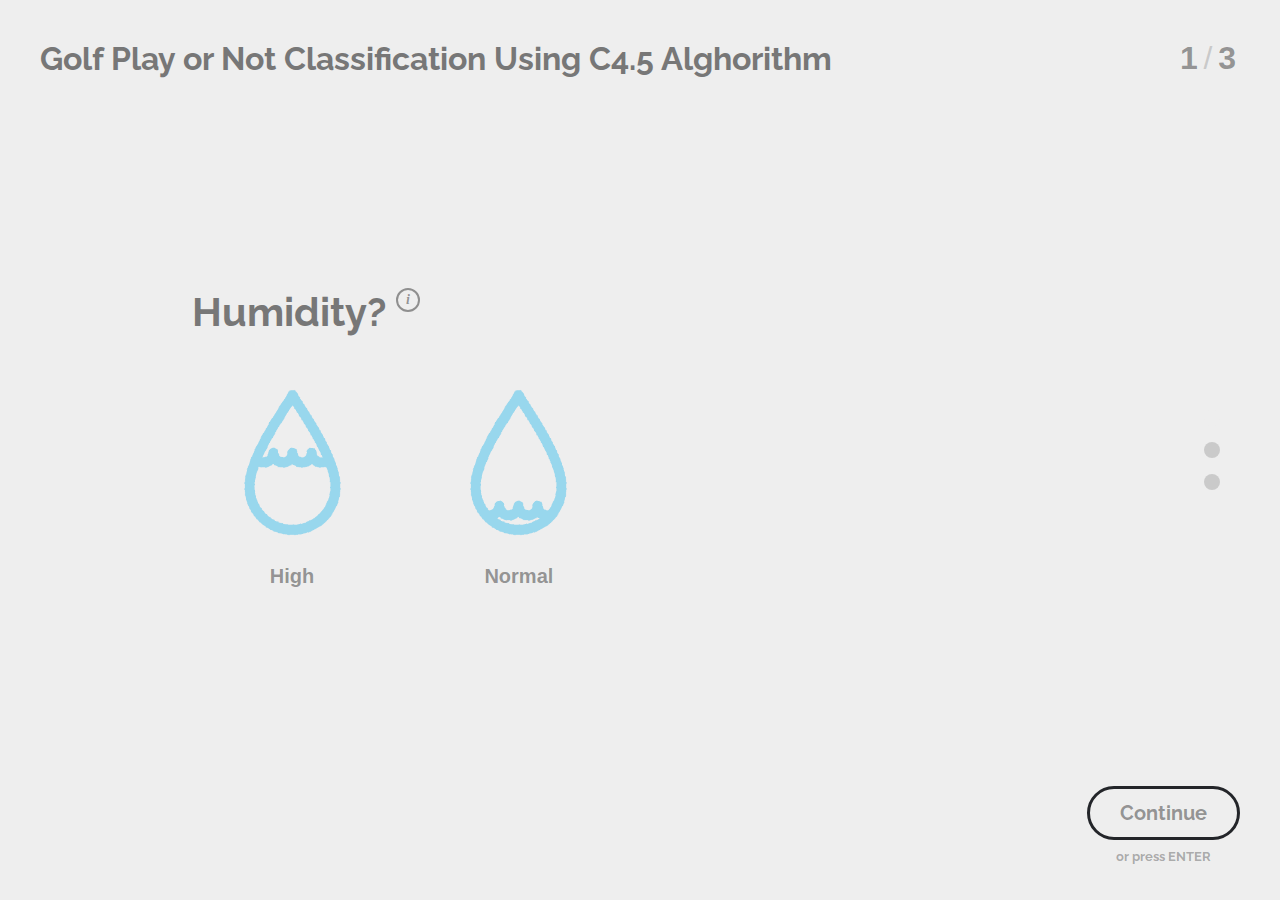
==== index.html @ dbc705cf "Add files via upload" ====
<!DOCTYPE html>
<html lang="en" class="no-js">
	<head>
		<meta charset="UTF-8" />
		<meta http-equiv="X-UA-Compatible" content="IE=edge">
		<meta name="viewport" content="width=device-width, initial-scale=1">
		<title>Fullscreen Form Interface</title>
		<meta name="description" content="Fullscreen Form Interface: A distraction-free form concept with fancy animations" />
		<meta name="keywords" content="fullscreen form, css animations, distraction-free, web design" />
		<meta name="author" content="Codrops" />
		<link rel="shortcut icon" href="../favicon.ico">
		<link rel="stylesheet" type="text/css" href="css/jPopup.min.css">
		<link rel="stylesheet" type="text/css" href="css/normalize.css" />
		<link rel="stylesheet" type="text/css" href="css/demo.css" />
		<link rel="stylesheet" type="text/css" href="css/component.css" />
		<link rel="stylesheet" type="text/css" href="css/cs-select.css" />
		<link rel="stylesheet" type="text/css" href="css/cs-skin-boxes.css" />

		<style>/*** DEMO style ***/


    .demoContent {

        width: 50rem; margin: 20px auto; padding: 35px; box-sizing: border-box;
        background: #fff; border-radius: 4px; border: 1px solid #e6e6e6; box-shadow: 0 0 15px #ececec;

    }


    .openPopupButton {

        width: 100%; display: block; margin: 0; padding: 20px 30px; outline: 0; box-sizing: border-box; cursor: pointer;
        background: #6584c1; font-family: 'Comfortaa', cursive, serif; font-size: 16px; color: #fff; text-align: center; text-transform: uppercase;
        border-radius: 4px; font-weight: bold; border: 0;

    }

    .btnWrap {

        margin: 50px 15% 0 15%; padding-top: 20px; border-top: 1px solid #e2e2e2;
        text-align: center;

    }

    .jPopup .content {

        text-align: center;

    }

    .jPopup .content strong {

        font-size: 50px;

    }

    .jPopup .content p {

        font-size: 22px; line-height: 1.5;

    }

    .jPopup .content a {

        color: #de6e40;

    }

    .jPopup .content em {

        font-style: normal; color: #558eff;

    }

    @media screen and (max-width: 640px) {

        .header {

            margin: 50px auto 30px auto;

        }

        h1 {

            font-size: 65px;

        }

        h2 {

            font-size: 16px;

        }

        .demoContent {

            width: auto; margin: 20px;

        }

        .btnWrap {

            margin: 50px 20px 0 20px;

        }

        .jPopup .content p {

            font-size: 16px;

        }

    }</style>

		<script src="js/modernizr.custom.js"></script>
	</head>
	<body>
		<div class="container">

			<div class="fs-form-wrap" id="fs-form-wrap">
				<div class="fs-title">
					<h1>Golf Play or Not Classification Using C4.5 Alghorithm</h1>
				</div>
				<form id="myform" class="fs-form fs-form-full" autocomplete="off">
					<ol class="fs-fields">

						<li data-input-trigger>
							<label class="fs-field-label fs-anim-upper" for="q1" data-info="Chose Humidity">Humidity?</label>
							<div class="fs-radio-group fs-radio-custom clearfix fs-anim-lower">
								<span><input id="q1b" name="q1" type="radio" value="high"/><label for="q1b" class="radio-high">High</label></span>

								<span><input id="q1a" name="q1" type="radio" value="normal"/><label for="q1a" class="radio-normal">Normal</label></span>
							</div>
						</li>

						<li data-input-trigger>
							<label class="fs-field-label fs-anim-upper" for="q2" data-info="Chose Humidity">Outlook?</label>
							<div class="fs-radio-group fs-radio-custom clearfix fs-anim-lower">
								<span><input id="q2b" name="q2" type="radio" value="cloudy"/><label for="q2b" class="radio-cloudy">Cloudy</label></span>
								<span><input id="q2c" name="q2" type="radio" value="rainy"/><label for="q2c" class="radio-rainy">Rainy</label></span>
								<span><input id="q2a" name="q2" type="radio" value="sunny"/><label for="q2a" class="radio-sunny">Sunny</label></span>
							</div>
						</li>

						<li data-input-trigger>
							<label class="fs-field-label fs-anim-upper" for="q3" data-info="Chose Humidity">Windy?</label>
							<div class="fs-radio-group fs-radio-custom clearfix fs-anim-lower">
								<span><input id="q3b" name="q3" type="radio" value="windy"/><label for="q3b" class="radio-yes">Yes</label></span>

								<span><input id="q3a" name="q3" type="radio" value="no-windy"/><label for="q3a" class="radio-no">No</label></span>
							</div>
						</li>

					</ol><!-- /fs-fields -->
					<button class="fs-submit openPopup" onclick="myFunction()" type="button">Send answers</button>


				</form><!-- /fs-form -->
			</div><!-- /fs-form-wrap -->


		</div><!-- /container -->
		<script src="https://code.jquery.com/jquery-1.12.4.min.js"></script>
		<script src="js/classie.js"></script>
		<script src="js/selectFx.js"></script>
		<script src="js/fullscreenForm.js"></script>
		<script src="js/jPopup.min.js" charset="utf-8"></script>
		<script>
			(function() {
				var formWrap = document.getElementById( 'fs-form-wrap' );

				[].slice.call( document.querySelectorAll( 'select.cs-select' ) ).forEach( function(el) {
					new SelectFx( el, {
						stickyPlaceholder: false,
						onChange: function(val){
							document.querySelector('span.cs-placeholder').style.backgroundColor = val;
						}
					});
				} );

				new FForm( formWrap, {
					onReview : function() {
						classie.add( document.body, 'overview' ); // for demo purposes only
					}
				} );
			})();


			document.querySelector('.openPopup').addEventListener('click', function() {

				var humidity = $("input[name='q1']:checked").val();
				var outlook = $("input[name='q2']:checked").val();
				var windy = $("input[name='q3']:checked").val();

				var result;

				if (humidity == "normal") {
					result = '<img src="img/golf.gif" width="300" alt="" />';
				} else if (humidity == 'high') {
					if (outlook == "cloudy") {
						result = '<img src="img/golf.gif" width="300" alt="" />';
					} else if (outlook == "sunny") {
						result = '<img src="img/no-golf.png" width="300" alt="" />';
					} else if (outlook == "rainy") {
						if (windy == "windy") {
							result = '<img src="img/no-golf.png" width="300" alt="" />';
						} else if (windy = "no-windy") {
							result = '<img src="img/golf.gif" width="300" alt="" />';
						}
					}
				}

				var jPopupDemo = new jPopup({

						content: result,
						hashtagValue: '#result'

				});

			    });

		</script>
	</body>
</html>
---- css/jPopup.min.css ----
@-webkit-keyframes slideIn{0%{opacity:0;-webkit-transform:scale(.85);transform:scale(.85)}70%{opacity:1;-webkit-transform:scale(1.03);transform:scale(1.03)}100%{-webkit-transform:scale(1);transform:scale(1)}}@keyframes slideIn{0%{opacity:0;-webkit-transform:scale(.85);transform:scale(.85)}70%{opacity:1;-webkit-transform:scale(1.03);transform:scale(1.03)}100%{-webkit-transform:scale(1);transform:scale(1)}}@-webkit-keyframes slideOut{from{opacity:1}to{opacity:0}}@keyframes slideOut{from{opacity:1}to{opacity:0}}@-webkit-keyframes rotate{from{-webkit-transform:rotate(0);transform:rotate(0)}to{-webkit-transform:rotate(180deg);transform:rotate(180deg)}}@keyframes rotate{from{-webkit-transform:rotate(0);transform:rotate(0)}to{-webkit-transform:rotate(180deg);transform:rotate(180deg)}}.jPopup{position:absolute;top:0;right:0;bottom:0;left:0;z-index:9999;max-width:100%;padding:50px 15px 15px;box-sizing:border-box}.jPopup:after{content:'';position:fixed;top:0;right:0;bottom:0;left:0;z-index:9998;background:#fff}.jPopup>.jCloseBtn{position:absolute;right:1rem;top:1rem;z-index:9999;outline:0;border:0;box-sizing:border-box;cursor:pointer;width:5rem;height:5rem;background:#f2f2f2;border-radius:50%}.jPopup>.jCloseBtn>.graphicIcon{width:2rem;height:2rem;position:relative;margin:0 auto}.jPopup>.jCloseBtn>.graphicIcon:after,.jPopup>.jCloseBtn>.graphicIcon:before{position:absolute;left:.9rem;content:'';height:2rem;width:.3rem;background-color:#adadad;border-radius:.5rem}.jPopup>.jCloseBtn>.graphicIcon:before{-webkit-transform:rotate(45deg);-ms-transform:rotate(45deg);transform:rotate(45deg)}.jPopup>.jCloseBtn>.graphicIcon:after{-webkit-transform:rotate(-45deg);-ms-transform:rotate(-45deg);transform:rotate(-45deg)}.jPopup>.jCloseBtn:hover>.graphicIcon{-webkit-animation:rotate 250ms ease-in;animation:rotate 250ms ease-in}.jPopup>.jCloseBtn:active{-webkit-transform:scale(.95);-ms-transform:scale(.95);transform:scale(.95)}.jPopup>.content{top:50%;left:1.5rem;right:1.5rem;position:absolute;z-index:9999;-webkit-transform:translateY(-50%);-ms-transform:translateY(-50%);transform:translateY(-50%)}@media screen and (min-width:680px){.jPopup{padding:8rem 3rem 3rem}.jPopup>.jCloseBtn{width:6rem;height:6rem;right:2rem;top:2rem}.jPopup>.jCloseBtn:after{content:'(esc)';position:absolute;top:6.5rem;left:50%;font-size:1.1rem;-webkit-transform:translateX(-50%);-ms-transform:translateX(-50%);transform:translateX(-50%);color:#adadad;pointer-events:none}.jPopup>.jCloseBtn>.graphicIcon{width:3rem;height:3rem}.jPopup>.jCloseBtn>.graphicIcon:after,.jPopup>.jCloseBtn>.graphicIcon:before{left:1.4rem;height:3rem}.jPopup>.content{left:3rem;right:3rem}}.jPopupOpen,.jPopupOpen body{overflow:hidden}.jPopupOpen .jPopup{-webkit-animation:slideIn .5s cubic-bezier(.34,.34,.26,.99);animation:slideIn .5s cubic-bezier(.34,.34,.26,.99)}.jPopupClosed .jPopup{-webkit-animation:slideOut 250ms ease-in;animation:slideOut 250ms ease-in}
---- css/demo.css ----
@import url(http://fonts.googleapis.com/css?family=Raleway:400,700);
@font-face {
	font-weight: normal;
	font-style: normal;
	font-family: 'codropsicons';
	src:url('../fonts/codropsicons/codropsicons.eot');
	src:url('../fonts/codropsicons/codropsicons.eot?#iefix') format('embedded-opentype'),
		url('../fonts/codropsicons/codropsicons.woff') format('woff'),
		url('../fonts/codropsicons/codropsicons.ttf') format('truetype'),
		url('../fonts/codropsicons/codropsicons.svg#codropsicons') format('svg');
}

*, *:after, *:before { -webkit-box-sizing: border-box; box-sizing: border-box; }
.clearfix:before, .clearfix:after { content: ''; display: table; }
.clearfix:after { clear: both; }

html, body, .container {
	height: 100%;
}

body {
	background: #eee;
	color: #fff;
	font-weight: 400;
	font-size: 1em;
	font-family: 'Raleway', Arial, sans-serif;
	overflow: hidden;
	overflow-y: scroll;
	min-height: 590px;
}

a {
	color: rgba(0,0,0,0.3);
	text-decoration: none;
	outline: none;
}

a:hover, a:focus {
	color: #fff;
}

/* Top Navigation Style */
.codrops-top {
	margin-top: 1em;
}

.codrops-top a {
	font-size: 0.69em;
	padding: 0 0.25em;
	display: inline-block;
	text-decoration: none;
	font-size: 1.2em;
}

.codrops-icon:before {
	margin: 0 4px;
	text-transform: none;
	font-weight: normal;
	font-style: normal;
	font-variant: normal;
	font-family: 'codropsicons';
	line-height: 1;
	speak: none;
	-webkit-font-smoothing: antialiased;
}

.codrops-icon-drop:before {
	content: "\e001";
}

.codrops-icon-prev:before {
	content: "\e004";
}

.codrops-icon-info:before {
	content: "\e003";
}

.codrops-icon span {
	display: none;
	position: absolute;
	font-size: 0.85em;
	padding: 0.5em 0 0 0.25em;
	font-weight: 700;
}

.codrops-icon:hover span {
	display: block;
	color: #6a7b7e;
}

/* Related demos */
.related {
	font-weight: 700;
	text-align: center;
	padding: 5em 0;
	display: none;
	background: #fff;
	color: rgba(0,0,0,0.3);
}

.overview .related {
	display: block;
}
.fs-form-wrap
.related > a {
	border: 3px solid black;
	border-color: initial;
	display: inline-block;
	text-align: center;
	margin: 20px 10px;
	padding: 25px;
}

.related > a:hover,
.related > a:focus {
	color: rgba(0,0,0,0.5);
}

.related a img {
	max-width: 100%;
	opacity: 0.8;
}

.related a:hover img,
.related a:active img {
	opacity: 1;
}

.related a h3 {
	margin: 0;
	padding: 0.5em 0 0.3em;
	max-width: 300px;
	text-align: left;
}
---- css/component.css ----
/* popup */
/*** DEMO style ***/


    .openPopup {

        width: 280px; display: block; margin: 80px auto 0 auto; padding: 30px 50px; outline: 0; border: 0; box-sizing: border-box; cursor: pointer;
        background: #818da5; font-family: 'Comfortaa', cursive, serif; font-size: 16px; color: #fff; text-align: center; text-transform: uppercase;
        border-radius: 4px;

    }

    .btn {

        color: #3A3A3A; text-align: center; background: #f9f9f9; padding: 20px; margin: 60px auto 50px auto; border: 2px solid #3A3A3A;
        border-radius: 2px; text-decoration: none; display: block; width: 120px; font-family: 'Comfortaa', cursive, serif; font-size: 14px;
    }

    .jPopup .content {

        text-align: center;

    }

    .jPopup .content strong {

        font-size: 50px;

    }

    .jPopup .content p {

        font-size: 22px;

    }


/* Main form wrapper */
.fs-form-wrap {
	position: relative;
	width: 100%;
	height: 100%;
	color: #777;
}

.overview .fs-form-wrap {
	height: auto;
}

/* Title */
.fs-title {
	position: absolute;
	top: 0;
	left: 0;
	margin: 0;
	padding: 40px;
	width: 100%;
}

.fs-title h1 {
	margin: 0;
}

/* Form */
.fs-form {
	position: relative;
	text-align: left;
	font-size: 2.5em;
}

.no-js .fs-form {
	padding: 0 0 6em 0;
}

/* Views (fullscreen and overview)*/
.fs-form-full {
	top: 32%;
	margin: 0 auto;
	width: 70%;
}

.fs-form-full,
.fs-message-error {
	max-width: 960px;
}

.fs-form-overview {
	padding: 2.5em 30% 6em;
	width: 100%;
	height: 100%;
	background: #eee;
	color: #3b3f45;
	font-size: 1.2em;
}

.fs-form-overview .fs-fields::before {
	display: block;
	margin-bottom: 2.5em;
	color: #3b3f45;
	content: 'Review & Submit';
	font-weight: 700;
	font-size: 1.85em;
}

/* Switch view animation (we hide the current view, switch the view class and show it again) */
.fs-form.fs-show {
	-webkit-animation: animFadeIn 0.5s;
	animation: animFadeIn 0.5s;
}

@-webkit-keyframes animFadeIn {
	0% { opacity: 0; }
	100% { opacity: 1; }
}

@keyframes animFadeIn {
	0% { opacity: 0; }
	100% { opacity: 1; }
}

.fs-form.fs-show .fs-fields {
	-webkit-animation: animMove 0.5s;
	animation: animMove 0.5s;
}

@-webkit-keyframes animMove {
	from { top: 100px; }
}

@keyframes animMove {
	from { top: 100px; }
} /* we need to use top here because otherwise all our fixed elements will become absolute */

/* Visibility control of elements */
.fs-form-full .fs-fields > li,
.fs-nav-dots,
.fs-progress,
.fs-numbers,
button.fs-continue,
.fs-message-error,
.fs-message-final {
	visibility: hidden;
}

.no-js .fs-form-full .fs-fields > li {
	visibility: visible;
}

.fs-show {
	visibility: visible !important;
}

/* Some general styles */
.fs-form-wrap button {
	border: none;
	background: none;
}

.fs-form-wrap button[disabled] {
	opacity: 0.3;
	pointer-events: none;
}

.fs-form-wrap input:focus,
.fs-form-wrap button:focus {
	outline: none;
}

/* Hide the submit button */
.fs-form .fs-submit {
	display: none;
}

/* Fields */
.fs-fields {
	position: relative;
	margin: 0 auto;
	padding: 0;
	top: 0;
	list-style: none;
}

.fs-form-overview ol {
	max-width: ;
}

.fs-fields > li {
	position: relative;
	z-index: 1;
	margin: 0;
	padding: 0;
	border: none;
}

.fs-fields > li:hover {
	z-index: 999;
}

.js .fs-form-full .fs-fields > li {
	position: absolute;
	width: 100%;
}

.fs-form-overview .fs-fields > li,
.no-js .fs-form .fs-fields > li {
	margin: 1em 0 2em;
	padding: 0 0 2em 0;
	border-bottom: 2px solid rgba(0,0,0,0.1);
}

/* Labels & info */
.fs-fields > li label {
	position: relative;
}

.fs-fields > li label.fs-field-label {
	display: inline-block;
	padding: 0 5px 1em 0;
	font-weight: 700;
	pointer-events: none;
}

.fs-form-full .fs-fields > li label[data-info]::after {
	position: relative;
	display: inline-block;
	margin-left: 10px;
	width: 24px;
	height: 24px;
	border: 2px solid rgba(0,0,0,0.4);
	color: rgba(0,0,0,0.4);
	border-radius: 50%;
	content: 'i';
	vertical-align: top;
	text-align: center;
	font-weight: 700;
	font-style: italic;
	font-size: 14px;
	font-family: Georgia, serif;
	line-height: 20px;
	cursor: pointer;
	pointer-events: auto;
}

.fs-form-full .fs-fields > li label[data-info]::before {
    position: absolute;
    bottom: 100%;
   	left: 0;
    padding: 0 0 10px;
    min-width: 200px;
	content: attr(data-info);
	font-size: 0.4em;
	color: #6a7b7e;
    opacity: 0;
    -webkit-transition: opacity 0.3s, -webkit-transform 0.3s;
    transition: opacity 0.3s, transform 0.3s;
    -webkit-transform: translate3d(0,-5px,0);
    transform: translate3d(0,-5px,0);
    pointer-events: none;
}

.fs-form-full .fs-fields > li label[data-info]:hover::before {
    opacity: 1;
    -webkit-transform: translate3d(0,0,0);
    transform: translate3d(0,0,0);
}

.fs-form-full .fs-fields > li label:hover ~ .fs-info,
.fs-form-full .fs-fields > li .fs-info:hover {
	opacity: 1;
	-webkit-transform: translateY(0);
	transform: translateY(0);
	pointer-events: auto;
}

/* Inputs */
.fs-fields input {
	display: block;
	margin: 0;
	padding: 0 0 0.15em;
	width: 100%;
	border: none;
	border-bottom: 2px solid rgba(0,0,0,0.2);
	background-color: transparent;
	color: #eee;
	text-overflow: ellipsis;
	font-weight: bold;
	font-size: 1.5em;
	border-radius: 0;
}

.fs-fields input:invalid {
	box-shadow: none; /* removes red shadow in FF*/
}

.fs-form-overview .fs-fields input {
	border-bottom-color: transparent;
	color: rgba(0,0,0,0.5);
}

.fs-fields [required] {
	background-image: url(../img/abacusstar.svg);
	background-position: top right;
	background-size: 18px;
	background-repeat: no-repeat;
}

.fs-fields input:focus {
	background-color: #3b3f45; /* Fixes chrome bug with placeholder */
}

.fs-form-overview .fs-fields input:focus {
	background-color: #eee; /* Fixes chrome bug with placeholder */
}

.fs-form-overview .fs-fields input {
	font-size: 1.2em;
}

.fs-fields .fs-radio-custom input[type="radio"] {
	position: absolute;
	display: block;
	margin: 30px auto 20px;
	margin: 0 auto 20px;
	width: 100%;
	height: 100%;
	opacity: 0;
	cursor: pointer;
}

.fs-fields > li .fs-radio-custom span {
	float: left;
	position: relative;
	margin-right: 3%;
	padding: 10px;
	max-width: 200px;
	width: 30%;
	text-align: center;
	font-weight: 700;
	font-size: 50%;
	font-family: "Helvetica Neue", Helvetica, Arial, sans-serif;
}

.fs-fields > li .fs-radio-custom span label {
	color: rgba(0,0,0,0.4);
	-webkit-transition: color 0.3s;
	transition: color 0.3s;
}

.fs-form-overview .fs-fields > li .fs-radio-custom span {
	max-width: 140px;
}

.fs-form-overview .fs-fields > li .fs-radio-custom span {
	font-size: 75%;
}

.fs-fields > li .fs-radio-custom label {
	display: block;
	padding-top: 100%;
	width: 100%;
	height: 100%;
	cursor: pointer;
}

.fs-fields .fs-radio-custom label::after {
	position: absolute;
	top: 50%;
	left: 50%;
	width: 100%;
	height: 100%;
	background-position: 50% 0%;
	background-size: 85%;
	background-repeat: no-repeat;
	content: '';
	opacity: 0.5;
	-webkit-transition:
	 opacity 0.2s;
	transition: opacity 0.2s;
	-webkit-transform: translate(-50%,-50%);
	transform: translate(-50%,-50%);
}

.fs-fields .fs-radio-custom label.radio-normal::after {
	background-image: url(../img/normal.png);
}

.fs-fields .fs-radio-custom label.radio-high::after {
	background-image: url(../img/high.png);
}

.fs-fields .fs-radio-custom label.radio-cloudy::after {
	background-image: url(../img/cloudy.png);
}

.fs-fields .fs-radio-custom label.radio-rainy::after {
	background-image: url(../img/rainy.png);
}

.fs-fields .fs-radio-custom label.radio-sunny::after {
	background-image: url(../img/sunny.png);
}

.fs-fields .fs-radio-custom label.radio-yes::after {
	background-image: url(../img/windy.png);
}

.fs-fields .fs-radio-custom label.radio-no::after {
	background-image: url(../img/no_windy.png);
}

.fs-fields .fs-radio-custom label:hover::after,
.fs-fields input[type="radio"]:focus + label::after,
.fs-fields input[type="radio"]:checked + label::after {
	opacity: 1;
}

.fs-fields .fs-radio-custom input[type="radio"]:checked + label {
	color: #eee;
}

.fs-form-overview .fs-fields .fs-radio-custom input[type="radio"]:checked + label {
	color: rgba(0,0,0,0.8);
}

.fs-fields textarea {
	padding: 0.25em;
	width: 100%;
	height: 200px;
	border: 2px solid rgba(0,0,0,0.2);
	background-color: transparent;
	color: #eee;
	font-weight: 700;
	font-size: 0.85em;
	resize: none;
}

.fs-form-overview .fs-fields textarea {
	height: 100px;
	color: rgba(0,0,0,0.5);
}

.fs-fields textarea:focus {
	outline: none;
}

.fs-form-overview .fs-fields textarea {
	padding: 0;
	border-color: transparent;
}

.fs-form-overview .fs-fields textarea:focus {
	background: #eee;
}

.fs-form div.cs-select.cs-skin-boxes {
	display: block;
}

.fs-form-overview .cs-skin-boxes > span {
	border-radius: 5px;
	width: 90px;
	height: 70px;
	font-size: 0.8em;
}

.fs-form-overview .cs-skin-boxes > span::before {
	padding-top: 50px;
	box-shadow: 0 20px 0 #292c30, inset 0 -5px #292c30;
}

.fs-fields input.fs-mark {
	padding-left: 1em;
	background-image: url(../img/dollar.svg);
	background-position: 0% 0.15em;
	background-size: auto 75%;
	background-repeat: no-repeat;
}

.fs-fields input.fs-mark[required] {
	background-image: url(../img/dollar.svg), url(../img/abacusstar.svg);
	background-position: 0% 0.15em, top right;
	background-size: auto 75%, 18px;
	background-repeat: no-repeat;
}

/* placeholder */
.fs-fields input::-webkit-input-placeholder,
.fs-fields textarea::-webkit-input-placeholder {
	color: rgba(0,0,0,0.1);
}

.fs-fields input:-moz-placeholder,
.fs-fields textarea:-moz-placeholder {
	color: rgba(0,0,0,0.1);
}

.fs-fields input::-moz-placeholder,
.fs-fields textarea::-moz-placeholder {
	color: rgba(0,0,0,0.1);
}

.fs-fields input:-ms-input-placeholder,
.fs-fields textarea:-ms-input-placeholder {
	color: rgba(0,0,0,0.1);
}

/* Hide placeholder when focused in Webkit browsers */
.fs-fields input:focus::-webkit-input-placeholder {
	color: transparent;
}

/* Dot navigation */
.fs-nav-dots {
	position: absolute;
	top: 50%;
	right: 60px;
	left: auto;
	-webkit-transform: translateY(-50%);
	transform: translateY(-50%);
}

.fs-nav-dots button {
	position: relative;
	display: block;
	padding: 0;
	margin: 16px 0;
	width: 16px;
	height: 16px;
	border-radius: 50%;
	background: transparent;
	-webkit-transition: -webkit-transform 0.3s ease, opacity 0.3s ease;
	transition: transform 0.3s ease, opacity 0.3s ease;
}

.fs-nav-dots button::before,
.fs-nav-dots button::after {
	position: absolute;
	top: 0;
	left: 0;
	width: 100%;
	height: 100%;
	border-radius: 50%;
	background-color: rgba(0,0,0,0.5);
	content: '';
	text-indent: 0;
	-webkit-backface-visibility: hidden;
	backface-visibility: hidden;
}

.fs-nav-dots button::after {
	background-color: rgba(0,0,0,0.4);
	-webkit-transform: perspective(1000px) rotate3d(0,1,0,180deg);
	transform: perspective(1000px) rotate3d(0,1,0,180deg);
}

.fs-nav-dots button.fs-dot-current {
	-webkit-transform: perspective(1000px) rotate3d(0,1,0,180deg);
	transform: perspective(1000px) rotate3d(0,1,0,180deg);
}

.fs-nav-dots button:hover::before,
.fs-nav-dots button.fs-dot-current::before {
	background: #eee;
}

/* Progress bar */
.fs-progress {
	position: absolute;
	top: 0;
	width: 0%;
	height: 0.5em;
	background: #eee;
	-webkit-transition: width 0.3s ease-in-out;
	transition: width 0.3s ease-in-out;
}

/* Number indicator */
.fs-numbers {
	position: absolute;
	top: 0;
	right: 0;
	overflow: hidden;
	color: rgba(0,0,0,0.4);
	margin: 40px;
	width: 2em;
	font-weight: 700;
	font-size: 2em;
	font-family: "Helvetica Neue", Helvetica, Arial, sans-serif;
	cursor: default;
}

.fs-numbers:after {
	position: absolute;
	width: 100%;
	text-align: center;
	content: '/';
	font-weight: 300;
	opacity: 0.4;
	left: 0;
}

.fs-numbers span {
	float: right;
	width: 40%;
	text-align: center;
}

.fs-numbers .fs-number-current {
	float: left;
}

.fs-numbers .fs-number-new {
	position: absolute;
	left: 0;
	-webkit-transform: translateY(100%);
	transform: translateY(100%);
}

/* Animations for numbers */
/* Show next number */
.fs-numbers.fs-show-next .fs-number-new {
	-webkit-animation: animMoveUpFromDown 0.4s both;
	animation: animMoveUpFromDown 0.4s both;
}

@-webkit-keyframes animMoveUpFromDown {
	from { -webkit-transform: translateY(100%); }
	to { -webkit-transform: translateY(0); }
}

@keyframes animMoveUpFromDown {
	from { -webkit-transform: translateY(100%); transform: translateY(100%); }
	to { -webkit-transform: translateY(0); transform: translateY(0); }
}

.fs-numbers.fs-show-next .fs-number-current {
	-webkit-animation: animMoveUp 0.4s both;
	animation: animMoveUp 0.4s both;
}

@-webkit-keyframes animMoveUp {
	to { -webkit-transform: translateY(-100%); }
}

@keyframes animMoveUp {
	to { -webkit-transform: translateY(-100%); transform: translateY(-100%); }
}

/* Show previous number */
.fs-numbers.fs-show-prev .fs-number-new {
	-webkit-animation: animMoveDownFromUp 0.4s both;
	animation: animMoveDownFromUp 0.4s both;
}

@-webkit-keyframes animMoveDownFromUp {
	from { -webkit-transform: translateY(-100%); }
	to { -webkit-transform: translateY(0); }
}

@keyframes animMoveDownFromUp {
	from { -webkit-transform: translateY(-100%); transform: translateY(-100%); }
	to { -webkit-transform: translateY(0); transform: translateY(0); }
}

.fs-numbers.fs-show-prev .fs-number-current {
	-webkit-animation: animMoveDown 0.4s both;
	animation: animMoveDown 0.4s both;
}

@-webkit-keyframes animMoveDown {
	to { -webkit-transform: translateY(100%); }
}

@keyframes animMoveDown {
	to { -webkit-transform: translateY(100%); transform: translateY(100%); }
}

/* Continue button and submit button */
button.fs-submit,
button.fs-continue {
	padding: 0.6em 1.5em;
	border: 3px solid #232529;
	border-radius: 40px;
	font-weight: 700;
	color: rgba(0,0,0,0.4);
}

.fs-form-overview .fs-submit,
.no-js .fs-form .fs-submit  {
	display: block;
	float: right;
}

.fs-form-overview .fs-submit {
	border-color: #232529;
	color: #232529;
}

button.fs-continue {
	position: absolute;
	right: 0;
	bottom: 0;
	margin: 0 40px 60px 0;
	font-size: 1.25em;
}

button.fs-submit:hover,
button.fs-submit:focus,
button.fs-continue:hover {
	background: #232529;
	color: #777;
}

.fs-continue::after {
	position: absolute;
	top: 100%;
	left: 0;
	width: 100%;
	line-height: 3;
	text-align: center;
	background: transparent;
	color: rgba(0,0,0,0.3);
	content: 'or press ENTER';
	font-size: 0.65em;
	pointer-events: none;
}

/* Error message */
.fs-message-error {
	position: absolute;
	bottom: 75%;
	left: 50%;
	z-index: 800;
	max-width: 960px;
	width: 70%;
	color: #eb7e7f;
	font-weight: 700;
	font-size: 1em;
	opacity: 0;
	-webkit-transform: translate3d(-50%,-5px,0);
	transform: translate3d(-50%,-5px,0);
}

.fs-message-error.fs-show {
	opacity: 1;
	-webkit-transition: -webkit-transform 0.3s, opacity 0.3s;
	transition: transform 0.3s, opacity 0.3s;
	-webkit-transform: translate3d(-50%,0,0);
	transform: translate3d(-50%,0,0);
}

/* Animation classes & animations */
.fs-form li.fs-current {
	visibility: visible;
}

.fs-form li.fs-hide,
.fs-form li.fs-show {
	pointer-events: none;
}

/* Hide current li when navigating to next question */
.fs-form .fs-display-next .fs-hide {
	visibility: visible;
}

.fs-form .fs-display-next .fs-hide .fs-anim-lower,
.fs-form .fs-display-next .fs-hide .fs-anim-upper {
	-webkit-animation: animHideNext 0.5s cubic-bezier(0.7,0,0.3,1) forwards;
	animation: animHideNext 0.5s cubic-bezier(0.7,0,0.3,1) forwards;
}

.fs-form .fs-display-next .fs-hide .fs-anim-lower {
	-webkit-animation-delay: 0.1s;
	animation-delay: 0.1s;
}

@-webkit-keyframes animHideNext {
	to { opacity: 0; -webkit-transform: translate3d(0,-500px,0); }
}

@keyframes animHideNext {
	to { opacity: 0; -webkit-transform: translate3d(0,-500px,0); transform: translate3d(0,-500px,0); }
}

/* Show new li when navigating to next question */
.fs-form .fs-display-next .fs-show .fs-anim-lower,
.fs-form .fs-display-next .fs-show .fs-anim-upper {
	-webkit-animation: animShowNext 0.5s cubic-bezier(0.7,0,0.3,1) both 0.15s;
	animation: animShowNext 0.5s cubic-bezier(0.7,0,0.3,1) both 0.15s;
}

.fs-form .fs-display-next .fs-show .fs-anim-lower {
	-webkit-animation-delay: 0.25s;
	animation-delay: 0.25s;
}

@-webkit-keyframes animShowNext {
	from { opacity: 0; -webkit-transform: translate3d(0,500px,0); }
}

@keyframes animShowNext {
	from { opacity: 0; -webkit-transform: translate3d(0,500px,0); transform: translate3d(0,500px,0); }
}

/* Hide current li when navigating to previous question */
.fs-form .fs-display-prev .fs-hide {
	visibility: visible;
}

.fs-form .fs-display-prev .fs-hide .fs-anim-lower,
.fs-form .fs-display-prev .fs-hide .fs-anim-upper {
	-webkit-animation: animHidePrev 0.5s cubic-bezier(0.7,0,0.3,1) forwards;
	animation: animHidePrev 0.5s cubic-bezier(0.7,0,0.3,1) forwards;
}

.fs-form .fs-display-prev .fs-hide .fs-anim-upper {
	-webkit-animation-delay: 0.1s;
	animation-delay: 0.1s;
}

@-webkit-keyframes animHidePrev {
	to { opacity: 0; -webkit-transform: translate3d(0,500px,0); }
}

@keyframes animHidePrev {
	to { opacity: 0; -webkit-transform: translate3d(0,500px,0); transform: translate3d(0,500px,0); }
}

/* Show new li when navigating to previous question */
.fs-form .fs-display-prev .fs-show .fs-anim-lower,
.fs-form .fs-display-prev .fs-show .fs-anim-upper {
	-webkit-animation: animShowPrev 0.5s cubic-bezier(0.7,0,0.3,1) both 0.15s;
	animation: animShowPrev 0.5s cubic-bezier(0.7,0,0.3,1) both 0.15s;
}

.fs-form .fs-display-prev .fs-show .fs-anim-upper {
	-webkit-animation-delay: 0.25s;
	animation-delay: 0.25s;
}

@-webkit-keyframes animShowPrev {
	from { opacity: 0; -webkit-transform: translate3d(0,-500px,0); }
}

@keyframes animShowPrev {
	from { opacity: 0; -webkit-transform: translate3d(0,-500px,0); transform: translate3d(0,-500px,0); }
}

/* Remove IE clear cross */
input[type=text]::-ms-clear {
    display: none;
}

/* Adjust form for smaller screens */
@media screen and (max-width: 52.5em) {
	body {
		min-height: 500px;
	}

	.fs-form-wrap {
		font-size: 70%;
	}

	.fs-form {
		top: 6em;
		right: 2em;
		left: 0;
		padding: 0 3.75em 0 1em;
		width: auto;
		font-size: 2em;
	}

	.fs-form.fs-form-overview {
		top: 0;
		right: 0;
		padding: 1.5em 1em 8em 1em;
		font-size: 1.5em;
	}

	.fs-title {
		padding: 20px;
	}

	.fs-numbers {
		margin: 20px;
	}

	.fs-nav-dots {
		right: 25px;
	}

	button.fs-continue {
		right: 20px;
		bottom: 20px;
		margin: 0;
		padding: 50px 0 0 50px;
		width: 50px;
		height: 50px;
		border-radius: 50%;
		font-size: 2em;
	}

	button.fs-continue::before {
		position: absolute;
		top: 0;
		left: 0;
		width: 100%;
		height: 100%;
		content: '\27A1';
		text-align: center;
		font-size: 1em;
		line-height: 50px;
	}

	.fs-continue::after {
		content: '';
	}

	button.fs-submit {
		width: 100%;
		font-size: 1.25em;
	}

	.fs-message-error {
		bottom: 1.75em;
		left: 0;
		padding: 0 90px 0 2em;
		width: 100%;
		font-size: 1.5em;
		-webkit-transform: translate3d(0,-5px,0);
		transform: translate3d(0,-5px,0);
	}

	.fs-message-error.fs-show {
		-webkit-transform: translate3d(0,0,0);
		transform: translate3d(0,0,0);
	}
}
---- css/cs-select.css ----
/* Custom select */
/* Read the article: http://tympanus.net/codrops/2014/07/10/inspiration-for-custom-select-elements/ */
/* Demo: http://tympanus.net/Development/SelectInspiration/ */
/* GitHub: https://github.com/codrops/SelectInspiration */

/* Default custom select styles */
div.cs-select {
	display: inline-block;
	vertical-align: middle;
	position: relative;
	text-align: left;
	background: #fff;
	z-index: 100;
	width: 100%;
	max-width: 500px;
	-webkit-touch-callout: none;
	-webkit-user-select: none;
	-khtml-user-select: none;
	-moz-user-select: none;
	-ms-user-select: none;
	user-select: none;
}

div.cs-select:focus {
	outline: none; /* For better accessibility add a style for this in your skin */
}

.cs-select select {
	display: none;
}

.cs-select span {
	display: block;
	position: relative;
	cursor: pointer;
	padding: 1em;
	white-space: nowrap;
	overflow: hidden;
	text-overflow: ellipsis;
}

/* Placeholder and selected option */
.cs-select > span {
	padding-right: 3em;
}

.cs-select > span::after,
.cs-select .cs-selected span::after {
	speak: none;
	position: absolute;
	top: 50%;
	-webkit-transform: translateY(-50%);
	transform: translateY(-50%);
	-webkit-font-smoothing: antialiased;
	-moz-osx-font-smoothing: grayscale;
}

.cs-select > span::after {
	content: '\25BE';
	right: 1em;
}

.cs-select .cs-selected span::after {
	content: '\2713';
	margin-left: 1em;
}

.cs-select.cs-active > span::after {
	-webkit-transform: translateY(-50%) rotate(180deg);
	transform: translateY(-50%) rotate(180deg);
}

/* Options */
.cs-select .cs-options {
	position: absolute;
	overflow: hidden;
	width: 100%;
	background: #fff;
	visibility: hidden;
	z-index: 10000;
}

.cs-select.cs-active .cs-options {
	visibility: visible;
}

.cs-select ul {
	list-style: none;
	margin: 0;
	padding: 0;
	width: 100%;
}

.cs-select ul span {
	padding: 1em;
}

.cs-select ul li.cs-focus span {
	background-color: #ddd;
}

/* Optgroup and optgroup label */
.cs-select li.cs-optgroup ul {
	padding-left: 1em;
}

.cs-select li.cs-optgroup > span {
	cursor: default;
}
---- css/cs-skin-boxes.css ----
/* Custom select */
/* Read the article: http://tympanus.net/codrops/2014/07/10/inspiration-for-custom-select-elements/ */
/* Demo: http://tympanus.net/Development/SelectInspiration/ */
/* GitHub: https://github.com/codrops/SelectInspiration */

/* Custom select skin: fullscreen color picker (adjusted for fullscreen form) */
div.cs-skin-boxes {
	background: transparent;
	font-size: 0.65em;
	font-weight: 700;
	max-width: 300px;
	z-index: 2000;
	color: #000;
}

@media screen and (max-width: 30em) {
	div.cs-skin-boxes { font-size: 1em; }
}

.cs-skin-boxes > span {
	border: 3px solid #292c30;
	border-radius: 5px;
	width: 150px;
	height: 140px;
	font-size: 0.5em;
	padding: 0 0 0 10px;
	background: #555b64;
}

div.cs-skin-boxes:focus > span {
	box-shadow: 0 0 0 2px rgba(255,255,255,0.1);
}

.cs-skin-boxes > span::before {
	content: '';
	display: block;
	padding-top: 110px;
	margin-left: -10px;
	box-shadow: 0 25px 0 #292c30, inset 0 -10px #292c30;
}

.cs-skin-boxes > span::after,
.cs-skin-boxes.cs-active > span::after {
	top: auto;
	-webkit-transform: none;
	transform: none;
}

.cs-skin-boxes .cs-options {
	position: fixed;
	width: 100%;
	height: 100%;
	top: 0;
	left: 0;
	overflow: auto;
	background: #3b3f45;
	font-size: 12px;
	opacity: 0;
	-webkit-transition: opacity 0.3s, visibility 0s 0.3s;
	transition: opacity 0.3s, visibility 0s 0.3s;
}

.cs-skin-boxes.cs-active .cs-options {
	opacity: 1;
	-webkit-transition: opacity 0.3s;
	transition: opacity 0.3s;
}

.cs-skin-boxes .cs-options ul {
	position: absolute;
	width: 100%;
	height: 100%;
	padding: 10px;
}

.cs-skin-boxes .cs-options li {
	width: 20%;
	height: 25%;
	float: left;
	position: relative;
	cursor: pointer;
	border-radius: 14px;
	overflow: hidden;
	opacity: 0;
	color: rgba(255,255,255,0.6);
	border: 10px solid transparent;
	background-clip: padding-box;
	-webkit-transform: scale3d(0.8,0.8,1);
	transform: scale3d(0.8,0.8,1);
	box-shadow: inset 0 -6em 0 -2em #282b30, inset 0 -1px 1px #000;
	-webkit-transition: -webkit-transform 0.3s, opacity 0.3s;
	transition: transform 0.3s, opacity 0.3s;
}

@media screen and (max-width: 30em) {
	.cs-skin-boxes .cs-options li { box-shadow: none; border-width: 3px; border-radius: 8px;}
}

.cs-skin-boxes.cs-active .cs-options li {
	opacity: 1;
	-webkit-transform: scale3d(1,1,1);
	transform: scale3d(1,1,1);
}

.cs-skin-boxes.cs-active .cs-options li:nth-child(2) {
	-webkit-transition-delay: 0.01s;
	transition-delay: 0.01s;
}

.cs-skin-boxes.cs-active .cs-options li:nth-child(3) {
	-webkit-transition-delay: 0.02s;
	transition-delay: 0.02s;
}

.cs-skin-boxes.cs-active .cs-options li:nth-child(4) {
	-webkit-transition-delay: 0.03s;
	transition-delay: 0.03s;
}

.cs-skin-boxes.cs-active .cs-options li:nth-child(5) {
	-webkit-transition-delay: 0.04s;
	transition-delay: 0.04s;
}

.cs-skin-boxes.cs-active .cs-options li:nth-child(6) {
	-webkit-transition-delay: 0.05s;
	transition-delay: 0.05s;
}

.cs-skin-boxes.cs-active .cs-options li:nth-child(7) {
	-webkit-transition-delay: 0.06s;
	transition-delay: 0.06s;
}

.cs-skin-boxes.cs-active .cs-options li:nth-child(8) {
	-webkit-transition-delay: 0.07s;
	transition-delay: 0.07s;
}

.cs-skin-boxes.cs-active .cs-options li:nth-child(9) {
	-webkit-transition-delay: 0.08s;
	transition-delay: 0.08s;
}

.cs-skin-boxes.cs-active .cs-options li:nth-child(10) {
	-webkit-transition-delay: 0.09s;
	transition-delay: 0.09s;
}

.cs-skin-boxes.cs-active .cs-options li:nth-child(11) {
	-webkit-transition-delay: 0.1s;
	transition-delay: 0.1s;
}

.cs-skin-boxes.cs-active .cs-options li:nth-child(12) {
	-webkit-transition-delay: 0.11s;
	transition-delay: 0.11s;
}

.cs-skin-boxes.cs-active .cs-options li:nth-child(13) {
	-webkit-transition-delay: 0.12s;
	transition-delay: 0.12s;
}

.cs-skin-boxes.cs-active .cs-options li:nth-child(14) {
	-webkit-transition-delay: 0.13s;
	transition-delay: 0.13s;
}

.cs-skin-boxes.cs-active .cs-options li:nth-child(15) {
	-webkit-transition-delay: 0.14s;
	transition-delay: 0.14s;
}

.cs-skin-boxes.cs-active .cs-options li:nth-child(16) {
	-webkit-transition-delay: 0.15s;
	transition-delay: 0.15s;
}

.cs-skin-boxes.cs-active .cs-options li:nth-child(17) {
	-webkit-transition-delay: 0.16s;
	transition-delay: 0.16s;
}

.cs-skin-boxes.cs-active .cs-options li:nth-child(18) {
	-webkit-transition-delay: 0.17s;
	transition-delay: 0.17s;
}

.cs-skin-boxes.cs-active .cs-options li:nth-child(19) {
	-webkit-transition-delay: 0.18s;
	transition-delay: 0.18s;
}

.cs-skin-boxes.cs-active .cs-options li:nth-child(20) {
	-webkit-transition-delay: 0.19s;
	transition-delay: 0.19s;
}

.cs-skin-boxes .cs-options li.cs-selected::after {
	content: '\2714';
	color: rgba(0,0,0,0.1);
	position: absolute;
	font-size: 2em;
	top: 50%;
	left: 50%;
	-webkit-transform: translate3d(-50%,-50%,0) translate3d(0,-1em,0);
	transform: translate3d(-50%,-50%,0) translate3d(0,-1em,0);
}

.cs-skin-boxes .cs-options li.cs-selected span::after {
	content: '';
}

@media screen and (max-width: 30em) {
	.cs-skin-boxes .cs-options li.cs-selected::after {
		-webkit-transform: translate3d(-50%,-50%,0);
		transform: translate3d(-50%,-50%,0);
	}
}

.cs-skin-boxes .cs-options li.color-588c75 {
	background-color: #588c75;
}

.cs-skin-boxes .cs-options li.color-b0c47f {
	background-color: #b0c47f;
}

.cs-skin-boxes .cs-options li.color-f3e395 {
	background-color: #f3e395;
}

.cs-skin-boxes .cs-options li.color-f3ae73 {
	background-color: #f3ae73;
}

.cs-skin-boxes .cs-options li.color-da645a {
	background-color: #da645a;
}

.cs-skin-boxes .cs-options li.color-79a38f {
	background-color: #79a38f;
}

.cs-skin-boxes .cs-options li.color-c1d099 {
	background-color: #c1d099;
}

.cs-skin-boxes .cs-options li.color-f5eaaa {
	background-color: #f5eaaa;
}

.cs-skin-boxes .cs-options li.color-f5be8f {
	background-color: #f5be8f;
}

.cs-skin-boxes .cs-options li.color-e1837b {
	background-color: #e1837b;
}

.cs-skin-boxes .cs-options li.color-9bbaab {
	background-color: #9bbaab;
}

.cs-skin-boxes .cs-options li.color-d1dcb2 {
	background-color: #d1dcb2;
}

.cs-skin-boxes .cs-options li.color-f9eec0 {
	background-color: #f9eec0;
}

.cs-skin-boxes .cs-options li.color-f7cda9 {
	background-color: #f7cda9;
}

.cs-skin-boxes .cs-options li.color-e8a19b {
	background-color: #e8a19b;
}

.cs-skin-boxes .cs-options li.color-bdd1c8 {
	background-color: #bdd1c8;
}

.cs-skin-boxes .cs-options li.color-e1e7cd {
	background-color: #e1e7cd;
}

.cs-skin-boxes .cs-options li.color-faf4d4 {
	background-color: #faf4d4;
}

.cs-skin-boxes .cs-options li.color-fbdfc9 {
	background-color: #fbdfc9;
}

.cs-skin-boxes .cs-options li.color-f1c1bd {
	background-color: #f1c1bd;
}

.cs-skin-boxes .cs-options span {
	position: absolute;
	bottom: 0;
	width: 100%;
	line-height: 2em;
	text-transform: uppercase;
	letter-spacing: 1px;
}

@media screen and (max-width: 30em) {
	.cs-skin-boxes .cs-options span { display: none; }
}

.cs-skin-boxes .cs-options li span:hover,
.cs-skin-boxes li.cs-focus span,
.cs-skin-boxes li.cs-selected span {
	color: #fff;
}
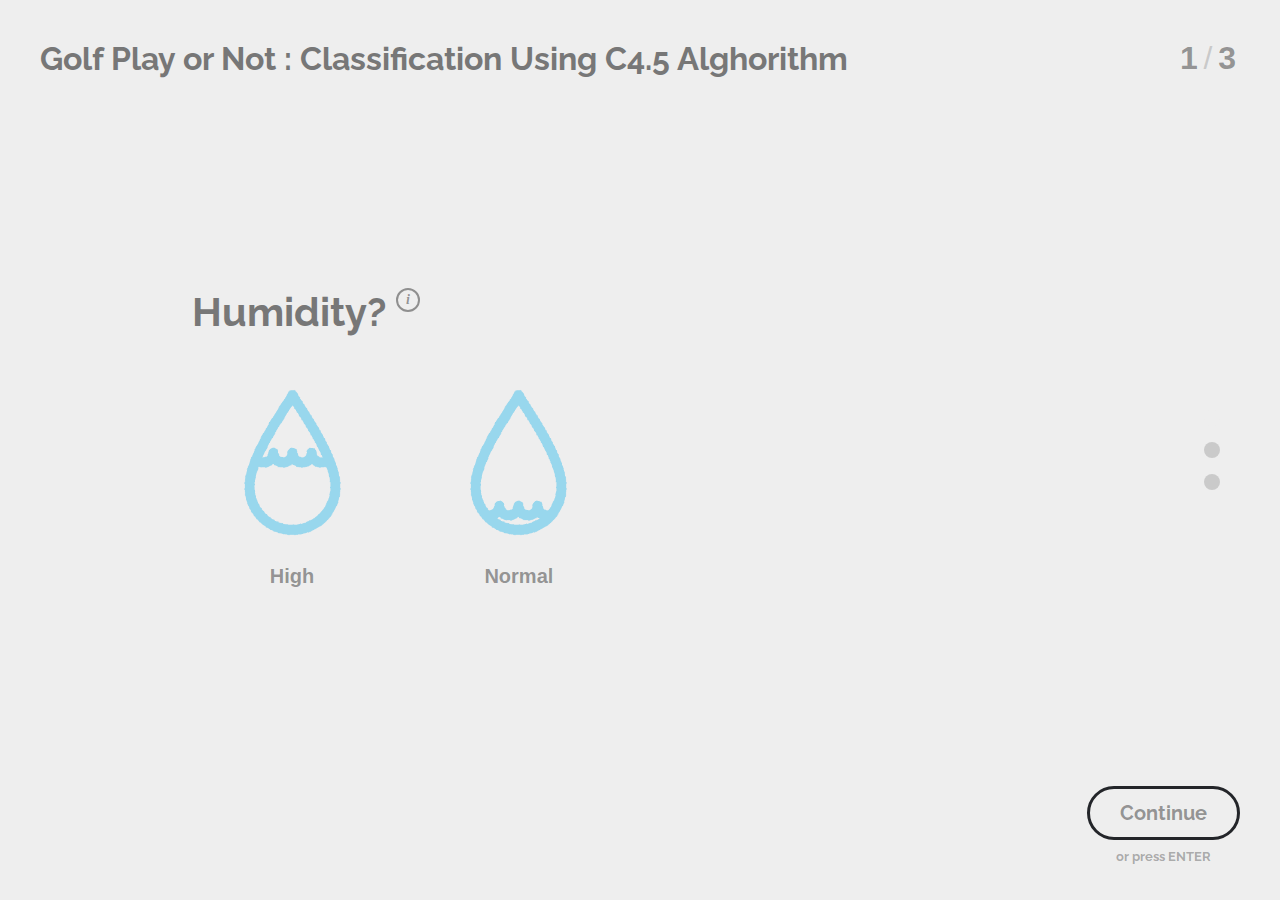
==== commit bb8e040c: "Update index.html" ====
--- a/index.html
+++ b/index.html
@@ -4,7 +4,7 @@
 		<meta charset="UTF-8" />
 		<meta http-equiv="X-UA-Compatible" content="IE=edge">
 		<meta name="viewport" content="width=device-width, initial-scale=1">
-		<title>Fullscreen Form Interface</title>
+		<title>Golf Play or Not</title>
 		<meta name="description" content="Fullscreen Form Interface: A distraction-free form concept with fancy animations" />
 		<meta name="keywords" content="fullscreen form, css animations, distraction-free, web design" />
 		<meta name="author" content="Codrops" />
@@ -119,7 +119,7 @@
 
 			<div class="fs-form-wrap" id="fs-form-wrap">
 				<div class="fs-title">
-					<h1>Golf Play or Not Classification Using C4.5 Alghorithm</h1>
+					<h1>Golf Play or Not : Classification Using C4.5 Alghorithm</h1>
 				</div>
 				<form id="myform" class="fs-form fs-form-full" autocomplete="off">
 					<ol class="fs-fields">
